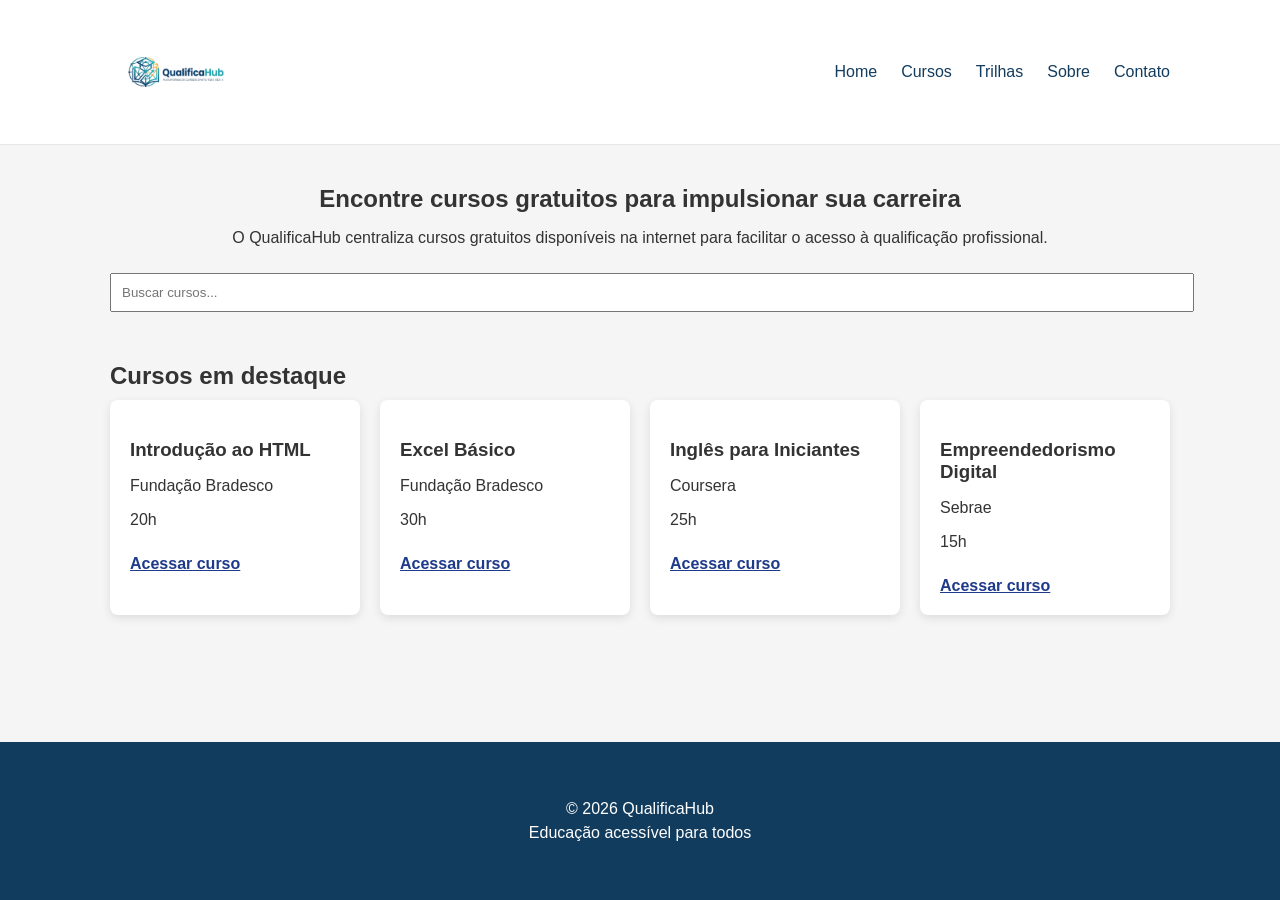
==== index.html @ 9f587d50 "chore: adiciona arquivos base e estrutura inicial do projeto" ====
<!DOCTYPE html>
<html lang="pt-BR">
  <head>
    <meta charset="UTF-8" />
    <meta name="viewport" content="width=device-width, initial-scale=1.0" />

    <title>QualificaHub | Plataforma de Cursos Gratuitos</title>

    <link rel="stylesheet" href="assets/css/main.css" />
    <link rel="stylesheet" href="assets/css/layout.css" />
    <link rel="stylesheet" href="assets/css/components.css" />
    <link rel="stylesheet" href="assets/css/responsive.css" />
  </head>

  <body>
    <div id="header"></div>

    <main class="container">
      <section class="hero">
        <h1>Encontre cursos gratuitos para impulsionar sua carreira</h1>

        <p>
          O QualificaHub centraliza cursos gratuitos disponíveis na internet
          para facilitar o acesso à qualificação profissional.
        </p>

        <input type="text" id="searchInput" placeholder="Buscar cursos..." />
      </section>

      <section>
        <h2>Cursos em destaque</h2>

        <div id="coursesContainer" class="courses-grid"></div>
      </section>
    </main>

    <div id="footer"></div>

    <script src="./assets/data/courses.js"></script>
    <script src="./assets/js/courses.js"></script>
    <script src="./assets/js/main.js"></script>
    <script src="./assets/js/search.js"></script>
  </body>
</html>
---- assets/css/main.css ----
body {
  font-family: Arial, Helvetica, sans-serif;
  margin: 0;
  background: #f5f5f5;
  color: #333;

  display: flex;
  flex-direction: column;
  min-height: 100vh;
}

main {
  flex: 1;
}

h1,
h2,
h3 {
  margin-bottom: 10px;
}

.container {
  width: 100%;
  max-width: 1100px;
  margin: 0 auto;
  padding: 20px;
  box-sizing: border-box;
}
---- assets/css/layout.css ----
.header {
  background: #ffffff;
  border-bottom: 1px solid #e5e7eb;
  padding: 16px 0;
}

.nav-container {
  display: flex;
  align-items: center;
  justify-content: space-between;
}

nav {
  display: flex;
}

.nav-menu {
  display: flex;
  align-items: center;
  gap: 24px;
  list-style: none;
  margin: 0;
  padding: 0;
}

.nav-menu li {
  display: flex;
}

.nav-menu a {
  color: #123c5e;
  text-decoration: none;
  font-weight: 500;
  padding: 6px 0;
  transition: color 0.2s ease, transform 0.15s ease;
}

.nav-menu a:hover {
  color: #0e2f47;
  transform: translateY(-1px);
}

.footer {
  background: #123c5e;
  color: #ffffff;
  text-align: center;
  padding: 32px 20px;
  margin-top: 60px;
}

.footer p {
  margin: 6px 0;
}
---- assets/css/components.css ----
.logo {
  display: flex;
  align-items: center;
  text-decoration: none;
}

.logo:hover {
  opacity: 0.85;
}

.logo-img {
  height: 72px;
  width: auto;
  display: block;
}

.hero {
  text-align: center;
  margin-bottom: 40px;
}

input,
select,
textarea {
  padding: 10px;
  margin: 10px 0;
  width: 100%;
}

button {
  padding: 10px 20px;
  background: #1e3a8a;
  color: white;
  border: none;
  cursor: pointer;
}

.filters {
  display: grid;
  grid-template-columns: repeat(auto-fit, minmax(250px, 1fr));
  gap: 16px;
  margin-bottom: 32px;
}

.filters select,
.filters input {
  margin: 0;
}

.courses-grid {
  display: grid;
  grid-template-columns: repeat(auto-fit, minmax(250px, 1fr));
  gap: 20px;
}

.course-card {
  background: white;
  padding: 20px;
  border-radius: 8px;
  box-shadow: 0 3px 10px rgba(0, 0, 0, 0.1);
}

.course-card a {
  display: inline-block;
  margin-top: 10px;
  color: #1e3a8a;
  font-weight: bold;
}

.contact-wrapper {
  display: flex;
  justify-content: center;
  margin-top: 40px;
}

.contact-form {
  width: 100%;
  max-width: 520px;
  background: #ffffff;
  padding: 32px;
  border-radius: 10px;
  box-shadow: 0 6px 18px rgba(0, 0, 0, 0.08);
}

.contact-form h2 {
  margin-bottom: 20px;
  color: #123c5e;
}

.contact-form label {
  display: block;
  margin-bottom: 6px;
  font-weight: 500;
  color: #374151;
}

.contact-form input,
.contact-form textarea {
  width: 100%;
  padding: 12px;
  border: 1px solid #d1d5db;
  border-radius: 6px;
  font-size: 14px;
  transition: border 0.2s ease, box-shadow 0.2s ease;
}

.contact-form input:focus,
.contact-form textarea:focus {
  outline: none;
  border-color: #123c5e;
  box-shadow: 0 0 0 2px rgba(18, 60, 94, 0.15);
}

.contact-form textarea {
  resize: vertical;
  min-height: 120px;
}

.contact-form button {
  margin-top: 16px;
  width: 100%;
  padding: 12px;
  background: #123c5e;
  color: #ffffff;
  border: none;
  border-radius: 6px;
  font-size: 15px;
  font-weight: 600;
  cursor: pointer;
  transition: background 0.2s ease;
}

.contact-form button:hover {
  background: #0e2f47;
}
---- assets/css/responsive.css ----
@media (max-width: 768px) {
  .logo-img {
    height: 50px;
  }

  .nav-menu {
    flex-direction: column;
    gap: 12px;
    align-items: flex-start;
  }
}
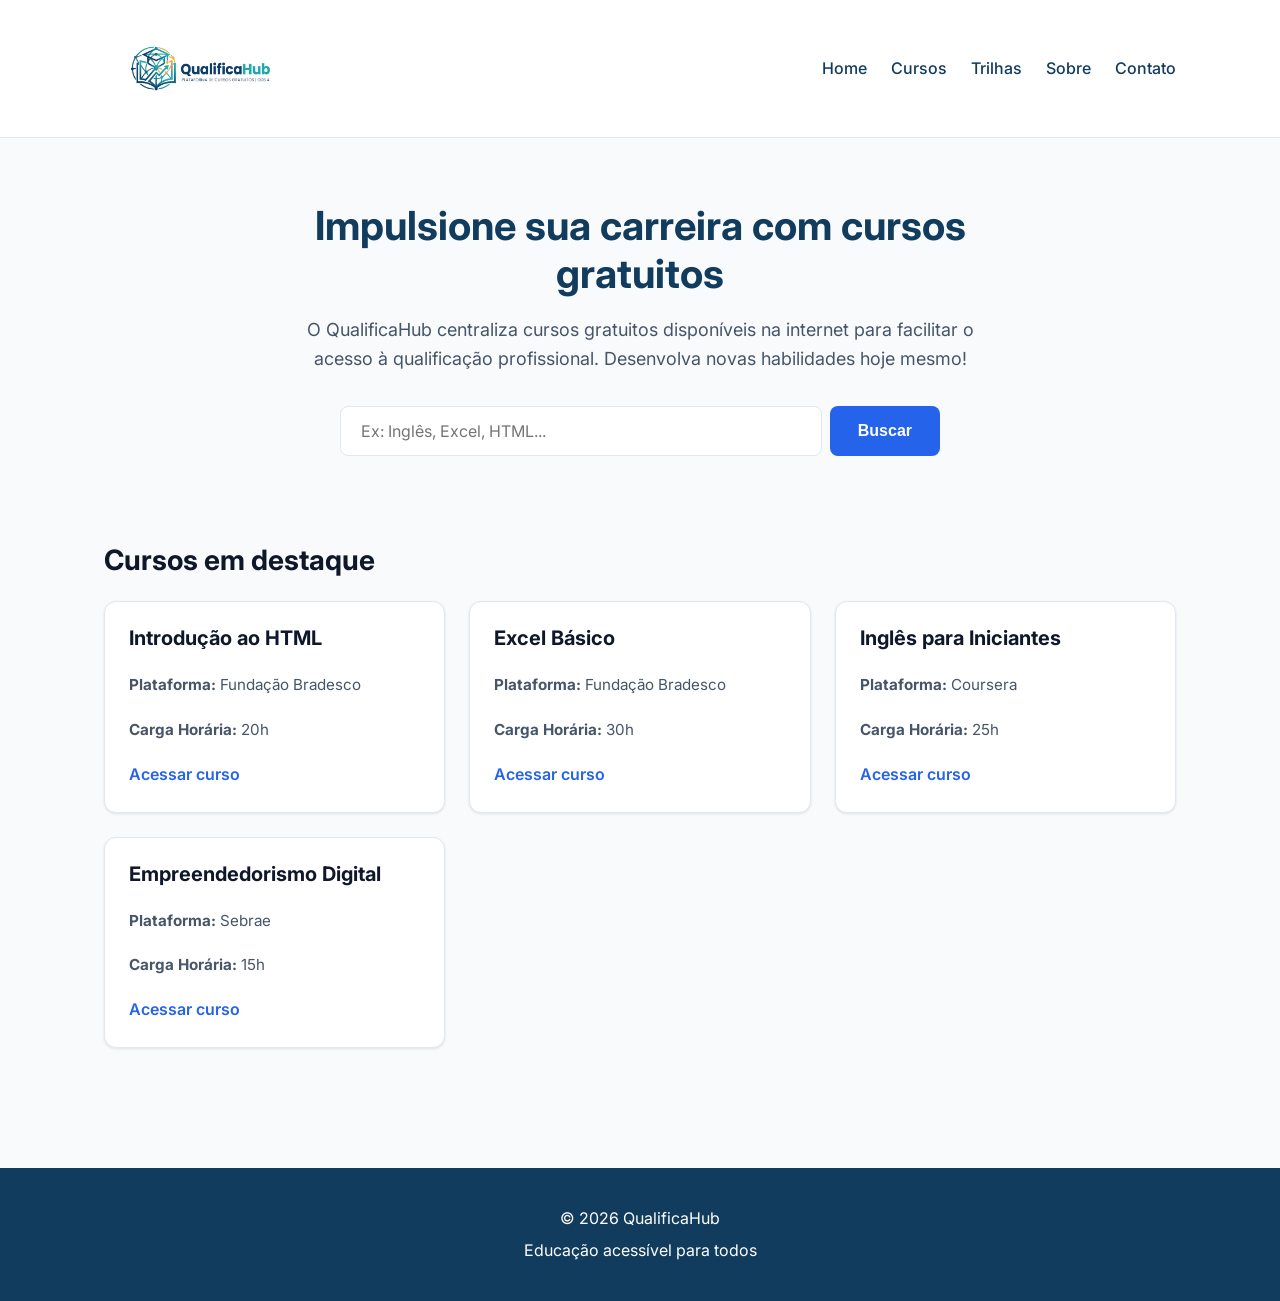
==== commit da3d8e89: "refactor: melhorar estilo da UI e usar caminhos de importação absolutos" ====
--- a/index.html
+++ b/index.html
@@ -1,44 +1,56 @@
 <!DOCTYPE html>
 <html lang="pt-BR">
-  <head>
-    <meta charset="UTF-8" />
-    <meta name="viewport" content="width=device-width, initial-scale=1.0" />
 
-    <title>QualificaHub | Plataforma de Cursos Gratuitos</title>
+<head>
+  <meta charset="UTF-8" />
+  <meta name="viewport" content="width=device-width, initial-scale=1.0" />
+  <meta name="description"
+    content="QualificaHub - Encontre cursos gratuitos no seu bairro para impulsionar sua carreira profissional." />
 
-    <link rel="stylesheet" href="assets/css/main.css" />
-    <link rel="stylesheet" href="assets/css/layout.css" />
-    <link rel="stylesheet" href="assets/css/components.css" />
-    <link rel="stylesheet" href="assets/css/responsive.css" />
-  </head>
+  <title>QualificaHub | Plataforma de Cursos Gratuitos</title>
 
-  <body>
-    <div id="header"></div>
+  <link rel="preconnect" href="https://fonts.googleapis.com">
+  <link rel="preconnect" href="https://fonts.gstatic.com" crossorigin>
+  <link href="https://fonts.googleapis.com/css2?family=Inter:wght@400;500;600;700&display=swap" rel="stylesheet">
 
-    <main class="container">
-      <section class="hero">
-        <h1>Encontre cursos gratuitos para impulsionar sua carreira</h1>
+  <link rel="stylesheet" href="assets/css/main.css" />
+  <link rel="stylesheet" href="assets/css/layout.css" />
+  <link rel="stylesheet" href="assets/css/components.css" />
+  <link rel="stylesheet" href="assets/css/responsive.css" />
+</head>
 
+<body>
+  <header id="header" class="header"></header>
+
+  <main class="container">
+    <section class="hero" aria-labelledby="hero-title">
+      <div class="hero-content">
+        <h1 id="hero-title">Impulsione sua carreira com cursos gratuitos</h1>
         <p>
           O QualificaHub centraliza cursos gratuitos disponíveis na internet
-          para facilitar o acesso à qualificação profissional.
+          para facilitar o acesso à qualificação profissional. Desenvolva novas habilidades hoje mesmo!
         </p>
 
-        <input type="text" id="searchInput" placeholder="Buscar cursos..." />
-      </section>
+        <form class="search-bar" onsubmit="event.preventDefault();" role="search">
+          <input type="search" id="searchInput" placeholder="Ex: Inglês, Excel, HTML..." aria-label="Buscar cursos" />
+          <button type="submit" aria-label="Pesquisar">Buscar</button>
+        </form>
+      </div>
+    </section>
 
-      <section>
-        <h2>Cursos em destaque</h2>
+    <section class="featured-section" aria-labelledby="featured-title">
+      <h2 id="featured-title">Cursos em destaque</h2>
+      <div id="coursesContainer" class="courses-grid">
+      </div>
+    </section>
+  </main>
 
-        <div id="coursesContainer" class="courses-grid"></div>
-      </section>
-    </main>
+  <footer id="footer" class="footer"></footer>
 
-    <div id="footer"></div>
+  <script src="./assets/data/courses.js"></script>
+  <script src="./assets/js/courses.js"></script>
+  <script src="./assets/js/main.js"></script>
+  <script src="./assets/js/search.js"></script>
+</body>
 
-    <script src="./assets/data/courses.js"></script>
-    <script src="./assets/js/courses.js"></script>
-    <script src="./assets/js/main.js"></script>
-    <script src="./assets/js/search.js"></script>
-  </body>
-</html>
+</html>
--- a/assets/css/main.css
+++ b/assets/css/main.css
@@ -1,12 +1,31 @@
+:root {
+  --color-primary: #123c5e;
+  --color-primary-hover: #0e2f47;
+  --color-action: #2563eb;
+  --color-action-hover: #1d4ed8;
+  --color-background: #f8fafc;
+  --color-surface: #ffffff;
+  --text-dark: #0f172a;
+  --text-body: #475569;
+  --text-light: #94a3b8;
+  --border-color: #e2e8f0;
+  --radius-md: 8px;
+  --radius-lg: 12px;
+  --shadow-sm: 0 1px 3px rgba(0, 0, 0, 0.1);
+  --shadow-md: 0 4px 6px -1px rgba(0, 0, 0, 0.1), 0 2px 4px -1px rgba(0, 0, 0, 0.06);
+  --shadow-hover: 0 10px 15px -3px rgba(0, 0, 0, 0.1), 0 4px 6px -2px rgba(0, 0, 0, 0.05);
+  --transition-fast: 0.2s ease;
+}
+
 body {
-  font-family: Arial, Helvetica, sans-serif;
+  font-family: 'Inter', system-ui, -apple-system, sans-serif;
   margin: 0;
-  background: #f5f5f5;
-  color: #333;
-
+  background-color: var(--color-background);
+  color: var(--text-body);
   display: flex;
   flex-direction: column;
   min-height: 100vh;
+  line-height: 1.6;
 }
 
 main {
@@ -15,14 +34,17 @@
 
 h1,
 h2,
-h3 {
-  margin-bottom: 10px;
+h3,
+h4 {
+  color: var(--text-dark);
+  line-height: 1.2;
+  margin-top: 0;
 }
 
 .container {
   width: 100%;
-  max-width: 1100px;
+  max-width: 1120px;
   margin: 0 auto;
-  padding: 20px;
+  padding: 0 24px;
   box-sizing: border-box;
-}
+}
--- a/assets/css/components.css
+++ b/assets/css/components.css
@@ -1,7 +1,27 @@
+.hero {
+  text-align: center;
+  padding: 64px 0 48px;
+  display: flex;
+  flex-direction: column;
+  align-items: center;
+}
+
+.hero-content {
+  max-width: 700px;
+}
+
+.hero h1 {
+  font-size: 2.5rem;
+  font-weight: 700;
+  margin-bottom: 16px;
+  color: var(--color-primary);
+}
+
 .logo {
   display: flex;
   align-items: center;
   text-decoration: none;
+  transition: opacity var(--transition-fast);
 }
 
 .logo:hover {
@@ -9,127 +29,121 @@
 }
 
 .logo-img {
-  height: 72px;
+  height: 105px;
   width: auto;
   display: block;
+  object-fit: contain;
 }
 
-.hero {
-  text-align: center;
-  margin-bottom: 40px;
+.hero p {
+  font-size: 1.125rem;
+  margin-bottom: 32px;
+  color: var(--text-body);
 }
 
-input,
-select,
-textarea {
-  padding: 10px;
-  margin: 10px 0;
-  width: 100%;
+.search-bar {
+  display: flex;
+  gap: 8px;
+  max-width: 600px;
+  margin: 0 auto;
 }
 
-button {
-  padding: 10px 20px;
-  background: #1e3a8a;
+.search-bar input {
+  flex: 1;
+  padding: 14px 20px;
+  border: 1px solid var(--border-color);
+  border-radius: var(--radius-md);
+  font-size: 1rem;
+  font-family: inherit;
+  transition: border var(--transition-fast), box-shadow var(--transition-fast);
+}
+
+.search-bar input:focus {
+  outline: none;
+  border-color: var(--color-action);
+  box-shadow: 0 0 0 3px rgba(37, 99, 235, 0.2);
+}
+
+.search-bar button {
+  padding: 14px 28px;
+  background-color: var(--color-action);
   color: white;
   border: none;
+  border-radius: var(--radius-md);
+  font-size: 1rem;
+  font-weight: 600;
   cursor: pointer;
+  transition: background-color var(--transition-fast);
 }
 
-.filters {
-  display: grid;
-  grid-template-columns: repeat(auto-fit, minmax(250px, 1fr));
-  gap: 16px;
-  margin-bottom: 32px;
+.search-bar button:hover {
+  background-color: var(--color-action-hover);
 }
 
-.filters select,
-.filters input {
-  margin: 0;
+.featured-section {
+  padding: 40px 0 60px;
+}
+
+.featured-section h2 {
+  font-size: 1.75rem;
+  margin-bottom: 24px;
 }
 
 .courses-grid {
   display: grid;
-  grid-template-columns: repeat(auto-fit, minmax(250px, 1fr));
-  gap: 20px;
+  grid-template-columns: repeat(auto-fill, minmax(300px, 1fr));
+  gap: 24px;
 }
 
 .course-card {
-  background: white;
-  padding: 20px;
-  border-radius: 8px;
-  box-shadow: 0 3px 10px rgba(0, 0, 0, 0.1);
+  background: var(--color-surface);
+  padding: 24px;
+  border-radius: var(--radius-lg);
+  border: 1px solid var(--border-color);
+  box-shadow: var(--shadow-sm);
+  transition: transform var(--transition-fast), box-shadow var(--transition-fast);
+  display: flex;
+  flex-direction: column;
+}
+
+.course-card:hover {
+  transform: translateY(-4px);
+  box-shadow: var(--shadow-hover);
+}
+
+.course-card h3 {
+  font-size: 1.25rem;
+  margin-bottom: 8px;
+}
+
+.course-card p {
+  color: var(--text-body);
+  font-size: 0.95rem;
+  margin-bottom: 20px;
+  flex-grow: 1;
 }
 
 .course-card a {
   display: inline-block;
-  margin-top: 10px;
-  color: #1e3a8a;
-  font-weight: bold;
+  text-decoration: none;
+  color: var(--color-action);
+  font-weight: 600;
+  align-self: flex-start;
+  transition: color var(--transition-fast);
 }
 
-.contact-wrapper {
-  display: flex;
-  justify-content: center;
-  margin-top: 40px;
+.course-card a:hover {
+  color: var(--color-action-hover);
+  text-decoration: underline;
 }
 
-.contact-form {
-  width: 100%;
-  max-width: 520px;
-  background: #ffffff;
-  padding: 32px;
-  border-radius: 10px;
-  box-shadow: 0 6px 18px rgba(0, 0, 0, 0.08);
-}
-
-.contact-form h2 {
-  margin-bottom: 20px;
-  color: #123c5e;
-}
-
-.contact-form label {
-  display: block;
-  margin-bottom: 6px;
-  font-weight: 500;
-  color: #374151;
-}
-
-.contact-form input,
-.contact-form textarea {
-  width: 100%;
-  padding: 12px;
-  border: 1px solid #d1d5db;
-  border-radius: 6px;
-  font-size: 14px;
-  transition: border 0.2s ease, box-shadow 0.2s ease;
-}
-
-.contact-form input:focus,
-.contact-form textarea:focus {
-  outline: none;
-  border-color: #123c5e;
-  box-shadow: 0 0 0 2px rgba(18, 60, 94, 0.15);
-}
-
-.contact-form textarea {
-  resize: vertical;
-  min-height: 120px;
-}
-
-.contact-form button {
-  margin-top: 16px;
-  width: 100%;
-  padding: 12px;
-  background: #123c5e;
-  color: #ffffff;
-  border: none;
-  border-radius: 6px;
-  font-size: 15px;
+.category-badge {
+  display: inline-block;
+  background: #e2e8f0;
+  color: #475569;
+  padding: 4px 8px;
+  border-radius: 4px;
+  font-size: 0.8rem;
   font-weight: 600;
-  cursor: pointer;
-  transition: background 0.2s ease;
-}
-
-.contact-form button:hover {
-  background: #0e2f47;
-}
+  margin-bottom: 12px;
+}
--- a/assets/css/responsive.css
+++ b/assets/css/responsive.css
@@ -1,11 +1,26 @@
 @media (max-width: 768px) {
-  .logo-img {
-    height: 50px;
+  .hero h1 {
+    font-size: 2rem;
+  }
+
+  .search-bar {
+    flex-direction: column;
+  }
+
+  .search-bar button {
+    width: 100%;
   }
 
   .nav-menu {
     flex-direction: column;
-    gap: 12px;
+    gap: 16px;
     align-items: flex-start;
+    width: 100%;
   }
 }
+
+@media (max-width: 480px) {
+  .courses-grid {
+    grid-template-columns: 1fr;
+  }
+}
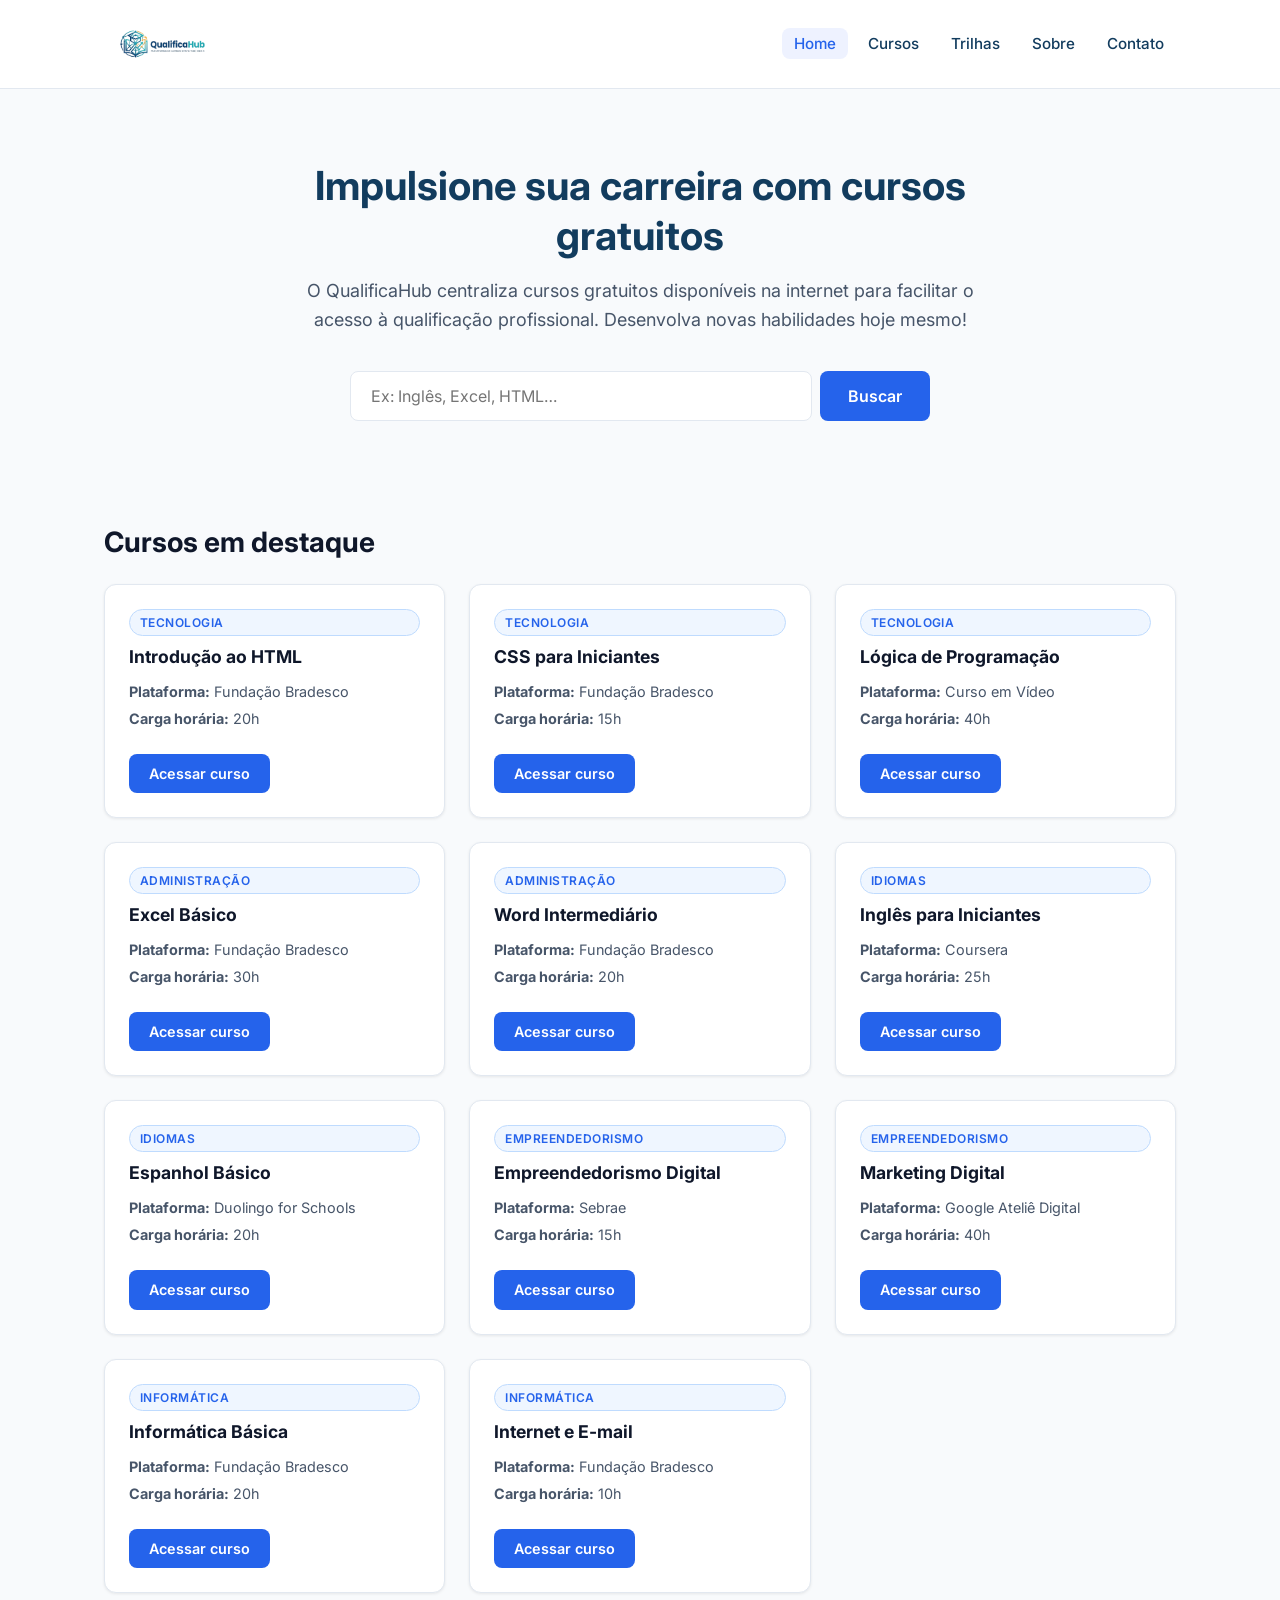
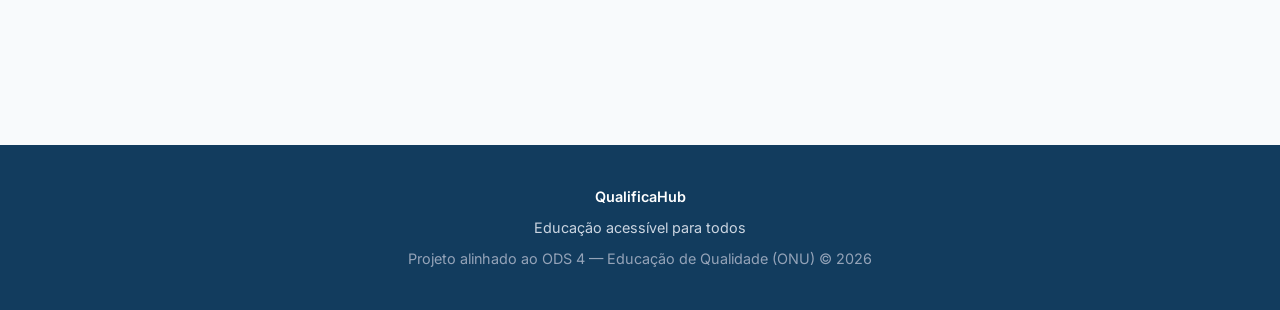
==== commit 83052389: "refactor: requirements alignment and structural reorganization" ====
--- a/index.html
+++ b/index.html
@@ -1,56 +1,79 @@
 <!DOCTYPE html>
 <html lang="pt-BR">
+  <head>
+    <meta charset="UTF-8" />
+    <meta name="viewport" content="width=device-width, initial-scale=1.0" />
+    <meta
+      name="description"
+      content="QualificaHub — Plataforma gratuita que centraliza cursos online para qualificação profissional e inclusão educacional."
+    />
 
-<head>
-  <meta charset="UTF-8" />
-  <meta name="viewport" content="width=device-width, initial-scale=1.0" />
-  <meta name="description"
-    content="QualificaHub - Encontre cursos gratuitos no seu bairro para impulsionar sua carreira profissional." />
+    <title>QualificaHub | Plataforma de Cursos Gratuitos</title>
 
-  <title>QualificaHub | Plataforma de Cursos Gratuitos</title>
+    <link rel="preconnect" href="https://fonts.googleapis.com" />
+    <link rel="preconnect" href="https://fonts.gstatic.com" crossorigin />
+    <link
+      href="https://fonts.googleapis.com/css2?family=Inter:wght@400;500;600;700&display=swap"
+      rel="stylesheet"
+    />
 
-  <link rel="preconnect" href="https://fonts.googleapis.com">
-  <link rel="preconnect" href="https://fonts.gstatic.com" crossorigin>
-  <link href="https://fonts.googleapis.com/css2?family=Inter:wght@400;500;600;700&display=swap" rel="stylesheet">
+    <link rel="stylesheet" href="/assets/css/main.css" />
+    <link rel="stylesheet" href="/assets/css/layout.css" />
+    <link rel="stylesheet" href="/assets/css/components.css" />
+    <link rel="stylesheet" href="/assets/css/responsive.css" />
+  </head>
 
-  <link rel="stylesheet" href="assets/css/main.css" />
-  <link rel="stylesheet" href="assets/css/layout.css" />
-  <link rel="stylesheet" href="assets/css/components.css" />
-  <link rel="stylesheet" href="assets/css/responsive.css" />
-</head>
+  <body>
+    <header id="header" class="header"></header>
 
-<body>
-  <header id="header" class="header"></header>
+    <main>
+      <div class="container">
+        <section class="hero" aria-labelledby="hero-title">
+          <div class="hero-content">
+            <h1 id="hero-title">
+              Impulsione sua carreira com cursos gratuitos
+            </h1>
+            <p>
+              O QualificaHub centraliza cursos gratuitos disponíveis na internet
+              para facilitar o acesso à qualificação profissional. Desenvolva
+              novas habilidades hoje mesmo!
+            </p>
 
-  <main class="container">
-    <section class="hero" aria-labelledby="hero-title">
-      <div class="hero-content">
-        <h1 id="hero-title">Impulsione sua carreira com cursos gratuitos</h1>
-        <p>
-          O QualificaHub centraliza cursos gratuitos disponíveis na internet
-          para facilitar o acesso à qualificação profissional. Desenvolva novas habilidades hoje mesmo!
-        </p>
+            <form
+              class="search-bar"
+              role="search"
+              onsubmit="event.preventDefault()"
+            >
+              <label for="searchInput" class="sr-only"
+                >Buscar cursos por nome</label
+              >
+              <input
+                type="search"
+                id="searchInput"
+                placeholder="Ex: Inglês, Excel, HTML…"
+                autocomplete="off"
+              />
+              <button type="submit">Buscar</button>
+            </form>
+          </div>
+        </section>
 
-        <form class="search-bar" onsubmit="event.preventDefault();" role="search">
-          <input type="search" id="searchInput" placeholder="Ex: Inglês, Excel, HTML..." aria-label="Buscar cursos" />
-          <button type="submit" aria-label="Pesquisar">Buscar</button>
-        </form>
+        <section class="featured-section" aria-labelledby="featured-title">
+          <h2 id="featured-title">Cursos em destaque</h2>
+          <div
+            id="coursesContainer"
+            class="courses-grid"
+            role="list"
+            aria-live="polite"
+          ></div>
+        </section>
       </div>
-    </section>
+    </main>
 
-    <section class="featured-section" aria-labelledby="featured-title">
-      <h2 id="featured-title">Cursos em destaque</h2>
-      <div id="coursesContainer" class="courses-grid">
-      </div>
-    </section>
-  </main>
+    <footer id="footer" class="footer"></footer>
 
-  <footer id="footer" class="footer"></footer>
-
-  <script src="./assets/data/courses.js"></script>
-  <script src="./assets/js/courses.js"></script>
-  <script src="./assets/js/main.js"></script>
-  <script src="./assets/js/search.js"></script>
-</body>
-
-</html>+    <script src="/assets/js/data.js"></script>
+    <script src="/assets/js/courses.js"></script>
+    <script src="/assets/js/main.js"></script>
+  </body>
+</html>
--- a/assets/css/main.css
+++ b/assets/css/main.css
@@ -1,24 +1,45 @@
+/* ============================================================
+   main.css — Variáveis, reset e tipografia base
+   ============================================================ */
+
 :root {
+  /* Paleta */
   --color-primary: #123c5e;
   --color-primary-hover: #0e2f47;
   --color-action: #2563eb;
   --color-action-hover: #1d4ed8;
   --color-background: #f8fafc;
   --color-surface: #ffffff;
+
+  /* Texto */
   --text-dark: #0f172a;
   --text-body: #475569;
   --text-light: #94a3b8;
+
+  /* Bordas e sombras */
   --border-color: #e2e8f0;
+  --radius-sm: 4px;
   --radius-md: 8px;
   --radius-lg: 12px;
-  --shadow-sm: 0 1px 3px rgba(0, 0, 0, 0.1);
-  --shadow-md: 0 4px 6px -1px rgba(0, 0, 0, 0.1), 0 2px 4px -1px rgba(0, 0, 0, 0.06);
-  --shadow-hover: 0 10px 15px -3px rgba(0, 0, 0, 0.1), 0 4px 6px -2px rgba(0, 0, 0, 0.05);
+  --shadow-sm: 0 1px 3px rgba(0, 0, 0, 0.08);
+  --shadow-md: 0 4px 6px -1px rgba(0, 0, 0, 0.1),
+    0 2px 4px -1px rgba(0, 0, 0, 0.06);
+  --shadow-hover: 0 10px 15px -3px rgba(0, 0, 0, 0.1),
+    0 4px 6px -2px rgba(0, 0, 0, 0.05);
+
+  /* Animações */
   --transition-fast: 0.2s ease;
 }
 
+/* Reset mínimo */
+*,
+*::before,
+*::after {
+  box-sizing: border-box;
+}
+
 body {
-  font-family: 'Inter', system-ui, -apple-system, sans-serif;
+  font-family: "Inter", system-ui, -apple-system, sans-serif;
   margin: 0;
   background-color: var(--color-background);
   color: var(--text-body);
@@ -37,14 +58,41 @@
 h3,
 h4 {
   color: var(--text-dark);
-  line-height: 1.2;
+  line-height: 1.25;
   margin-top: 0;
 }
 
+p {
+  margin-top: 0;
+}
+
+a {
+  color: var(--color-action);
+}
+
+img {
+  max-width: 100%;
+  height: auto;
+  display: block;
+}
+
+/* Visualmente oculto, mas acessível para leitores de tela */
+.sr-only {
+  position: absolute;
+  width: 1px;
+  height: 1px;
+  padding: 0;
+  margin: -1px;
+  overflow: hidden;
+  clip: rect(0, 0, 0, 0);
+  white-space: nowrap;
+  border: 0;
+}
+
+/* Utilitário de container */
 .container {
   width: 100%;
   max-width: 1120px;
   margin: 0 auto;
   padding: 0 24px;
-  box-sizing: border-box;
-}+}
--- a/assets/css/layout.css
+++ b/assets/css/layout.css
@@ -1,53 +1,120 @@
+/* ============================================================
+   layout.css — Header, navegação e footer
+   ============================================================ */
+
+/* ---------- Header ---------- */
 .header {
-  background: #ffffff;
-  border-bottom: 1px solid #e5e7eb;
-  padding: 16px 0;
+  background: var(--color-surface);
+  border-bottom: 1px solid var(--border-color);
+  padding: 12px 0;
+  position: sticky;
+  top: 0;
+  z-index: 100;
 }
 
 .nav-container {
   display: flex;
   align-items: center;
   justify-content: space-between;
+  gap: 16px;
 }
 
-nav {
+/* ---------- Logo ---------- */
+.logo {
   display: flex;
+  align-items: center;
+  text-decoration: none;
+  transition: opacity var(--transition-fast);
+  flex-shrink: 0;
 }
 
+.logo:hover {
+  opacity: 0.85;
+}
+
+.logo-img {
+  height: 64px;
+  width: auto;
+  object-fit: contain;
+}
+
+/* ---------- Navegação ---------- */
 .nav-menu {
   display: flex;
   align-items: center;
-  gap: 24px;
+  gap: 8px;
   list-style: none;
   margin: 0;
   padding: 0;
 }
 
-.nav-menu li {
-  display: flex;
+.nav-menu a {
+  color: var(--color-primary);
+  text-decoration: none;
+  font-weight: 500;
+  font-size: 0.95rem;
+  padding: 6px 12px;
+  border-radius: var(--radius-md);
+  transition: background-color var(--transition-fast),
+    color var(--transition-fast);
 }
 
-.nav-menu a {
-  color: #123c5e;
-  text-decoration: none;
-  font-weight: 500;
-  padding: 6px 0;
-  transition: color 0.2s ease, transform 0.15s ease;
+.nav-menu a:hover,
+.nav-menu a[aria-current="page"] {
+  background-color: #eef2ff;
+  color: var(--color-action);
 }
 
-.nav-menu a:hover {
-  color: #0e2f47;
-  transform: translateY(-1px);
+/* Botão hambúrguer — oculto no desktop */
+.nav-toggle {
+  display: none;
+  background: none;
+  border: none;
+  cursor: pointer;
+  padding: 8px;
+  color: var(--color-primary);
+  border-radius: var(--radius-md);
+  transition: background-color var(--transition-fast);
 }
 
+.nav-toggle:hover {
+  background-color: #eef2ff;
+}
+
+.nav-toggle svg {
+  display: block;
+}
+
+/* ---------- Footer ---------- */
 .footer {
-  background: #123c5e;
+  background: var(--color-primary);
+  color: #cbd5e1;
+  padding: 40px 0;
+  margin-top: 80px;
+}
+
+.footer-inner {
+  display: flex;
+  flex-direction: column;
+  align-items: center;
+  gap: 8px;
+  text-align: center;
+}
+
+.footer-title {
   color: #ffffff;
-  text-align: center;
-  padding: 32px 20px;
-  margin-top: 60px;
+  font-size: 1.1rem;
+  font-weight: 600;
+  margin: 0 0 4px;
 }
 
 .footer p {
-  margin: 6px 0;
+  margin: 0;
+  font-size: 0.9rem;
 }
+
+.footer-ods {
+  margin-top: 12px;
+  font-size: 0.82rem;
+  color: #94a3b8;
+}
--- a/assets/css/components.css
+++ b/assets/css/components.css
@@ -1,78 +1,69 @@
+/* ============================================================
+   components.css — Componentes reutilizáveis
+   ============================================================ */
+
+/* ---------- Hero ---------- */
 .hero {
   text-align: center;
-  padding: 64px 0 48px;
-  display: flex;
-  flex-direction: column;
-  align-items: center;
+  padding: 72px 0 56px;
 }
 
 .hero-content {
-  max-width: 700px;
+  max-width: 680px;
+  margin: 0 auto;
 }
 
 .hero h1 {
   font-size: 2.5rem;
   font-weight: 700;
+  color: var(--color-primary);
   margin-bottom: 16px;
-  color: var(--color-primary);
-}
-
-.logo {
-  display: flex;
-  align-items: center;
-  text-decoration: none;
-  transition: opacity var(--transition-fast);
-}
-
-.logo:hover {
-  opacity: 0.85;
-}
-
-.logo-img {
-  height: 105px;
-  width: auto;
-  display: block;
-  object-fit: contain;
 }
 
 .hero p {
   font-size: 1.125rem;
-  margin-bottom: 32px;
   color: var(--text-body);
-}
-
+  margin-bottom: 36px;
+}
+
+/* ---------- Barra de busca ---------- */
 .search-bar {
   display: flex;
   gap: 8px;
-  max-width: 600px;
+  max-width: 580px;
   margin: 0 auto;
 }
 
-.search-bar input {
+.search-bar input[type="search"] {
   flex: 1;
   padding: 14px 20px;
   border: 1px solid var(--border-color);
   border-radius: var(--radius-md);
   font-size: 1rem;
   font-family: inherit;
-  transition: border var(--transition-fast), box-shadow var(--transition-fast);
-}
-
-.search-bar input:focus {
+  background: var(--color-surface);
+  color: var(--text-dark);
+  transition: border-color var(--transition-fast),
+    box-shadow var(--transition-fast);
+}
+
+.search-bar input[type="search"]:focus {
   outline: none;
   border-color: var(--color-action);
-  box-shadow: 0 0 0 3px rgba(37, 99, 235, 0.2);
+  box-shadow: 0 0 0 3px rgba(37, 99, 235, 0.18);
 }
 
 .search-bar button {
   padding: 14px 28px;
   background-color: var(--color-action);
-  color: white;
+  color: #ffffff;
   border: none;
   border-radius: var(--radius-md);
   font-size: 1rem;
   font-weight: 600;
+  font-family: inherit;
   cursor: pointer;
+  white-space: nowrap;
   transition: background-color var(--transition-fast);
 }
 
@@ -80,30 +71,110 @@
   background-color: var(--color-action-hover);
 }
 
+/* ---------- Seção de destaques / listagem ---------- */
+.section-header {
+  display: flex;
+  align-items: baseline;
+  justify-content: space-between;
+  margin-bottom: 24px;
+  flex-wrap: wrap;
+  gap: 12px;
+}
+
+.section-header h2 {
+  font-size: 1.75rem;
+  margin: 0;
+}
+
 .featured-section {
-  padding: 40px 0 60px;
-}
-
-.featured-section h2 {
+  padding: 48px 0 72px;
+}
+
+.featured-section > h2 {
   font-size: 1.75rem;
   margin-bottom: 24px;
 }
 
+/* ---------- Filtros (página Cursos) ---------- */
+.filters {
+  display: flex;
+  align-items: center;
+  gap: 12px;
+  flex-wrap: wrap;
+  margin-bottom: 32px;
+  padding: 20px 24px;
+  background: var(--color-surface);
+  border: 1px solid var(--border-color);
+  border-radius: var(--radius-lg);
+}
+
+.filters label {
+  font-weight: 500;
+  font-size: 0.9rem;
+  color: var(--text-dark);
+  white-space: nowrap;
+}
+
+.filters .search-input {
+  flex: 1;
+  min-width: 180px;
+  padding: 10px 16px;
+  border: 1px solid var(--border-color);
+  border-radius: var(--radius-md);
+  font-size: 0.95rem;
+  font-family: inherit;
+  background: var(--color-background);
+  color: var(--text-dark);
+  transition: border-color var(--transition-fast),
+    box-shadow var(--transition-fast);
+}
+
+.filters .search-input:focus {
+  outline: none;
+  border-color: var(--color-action);
+  box-shadow: 0 0 0 3px rgba(37, 99, 235, 0.18);
+}
+
+.filters select {
+  padding: 10px 36px 10px 14px;
+  border: 1px solid var(--border-color);
+  border-radius: var(--radius-md);
+  font-size: 0.95rem;
+  font-family: inherit;
+  background: var(--color-background);
+  color: var(--text-dark);
+  appearance: none;
+  background-image: url("data:image/svg+xml,%3Csvg xmlns='http://www.w3.org/2000/svg' width='12' height='8' viewBox='0 0 12 8'%3E%3Cpath d='M1 1l5 5 5-5' stroke='%23475569' stroke-width='1.5' fill='none' stroke-linecap='round'/%3E%3C/svg%3E");
+  background-repeat: no-repeat;
+  background-position: right 14px center;
+  cursor: pointer;
+  transition: border-color var(--transition-fast);
+}
+
+.filters select:focus {
+  outline: none;
+  border-color: var(--color-action);
+  box-shadow: 0 0 0 3px rgba(37, 99, 235, 0.18);
+}
+
+/* ---------- Grade de cursos ---------- */
 .courses-grid {
   display: grid;
-  grid-template-columns: repeat(auto-fill, minmax(300px, 1fr));
+  grid-template-columns: repeat(auto-fill, minmax(280px, 1fr));
   gap: 24px;
 }
 
+/* ---------- Card de curso ---------- */
 .course-card {
   background: var(--color-surface);
   padding: 24px;
   border-radius: var(--radius-lg);
   border: 1px solid var(--border-color);
   box-shadow: var(--shadow-sm);
-  transition: transform var(--transition-fast), box-shadow var(--transition-fast);
   display: flex;
   flex-direction: column;
+  transition: transform var(--transition-fast),
+    box-shadow var(--transition-fast);
 }
 
 .course-card:hover {
@@ -112,38 +183,318 @@
 }
 
 .course-card h3 {
-  font-size: 1.25rem;
-  margin-bottom: 8px;
-}
-
-.course-card p {
+  font-size: 1.1rem;
+  margin-bottom: 12px;
+}
+
+.course-details {
+  flex: 1;
+  margin-bottom: 20px;
+}
+
+.course-details p {
+  font-size: 0.9rem;
   color: var(--text-body);
-  font-size: 0.95rem;
-  margin-bottom: 20px;
-  flex-grow: 1;
+  margin-bottom: 4px;
 }
 
 .course-card a {
   display: inline-block;
+  padding: 8px 20px;
+  background-color: var(--color-action);
+  color: #ffffff;
   text-decoration: none;
-  color: var(--color-action);
+  border-radius: var(--radius-md);
+  font-size: 0.9rem;
   font-weight: 600;
   align-self: flex-start;
-  transition: color var(--transition-fast);
+  transition: background-color var(--transition-fast);
 }
 
 .course-card a:hover {
-  color: var(--color-action-hover);
-  text-decoration: underline;
-}
-
+  background-color: var(--color-action-hover);
+}
+
+/* Badge de categoria */
 .category-badge {
   display: inline-block;
-  background: #e2e8f0;
-  color: #475569;
-  padding: 4px 8px;
-  border-radius: 4px;
+  background: #eff6ff;
+  color: var(--color-action);
+  border: 1px solid #bfdbfe;
+  padding: 3px 10px;
+  border-radius: 20px;
+  font-size: 0.75rem;
+  font-weight: 600;
+  margin-bottom: 10px;
+  text-transform: uppercase;
+  letter-spacing: 0.04em;
+}
+
+/* Estado vazio */
+.empty-state {
+  grid-column: 1 / -1;
+  text-align: center;
+  padding: 48px 24px;
+  color: var(--text-light);
+  font-size: 1rem;
+}
+
+/* ---------- Trilhas de aprendizagem ---------- */
+.trails-grid {
+  display: grid;
+  grid-template-columns: repeat(auto-fill, minmax(480px, 1fr));
+  gap: 28px;
+  padding-bottom: 72px;
+}
+
+.trail-card {
+  background: var(--color-surface);
+  border: 1px solid var(--border-color);
+  border-radius: var(--radius-lg);
+  box-shadow: var(--shadow-sm);
+  overflow: hidden;
+}
+
+.trail-header {
+  padding: 24px 24px 16px;
+  border-bottom: 1px solid var(--border-color);
+  background: #f0f7ff;
+}
+
+.trail-header h2 {
+  font-size: 1.2rem;
+  margin-bottom: 6px;
+  color: var(--color-primary);
+}
+
+.trail-description {
+  font-size: 0.9rem;
+  color: var(--text-body);
+  margin: 0;
+}
+
+.trail-list {
+  list-style: none;
+  margin: 0;
+  padding: 0;
+  counter-reset: trail-counter;
+}
+
+.trail-list li {
+  counter-increment: trail-counter;
+  border-bottom: 1px solid var(--border-color);
+}
+
+.trail-list li:last-child {
+  border-bottom: none;
+}
+
+.trail-course {
+  display: flex;
+  align-items: center;
+  justify-content: space-between;
+  gap: 12px;
+  padding: 14px 24px;
+}
+
+.trail-course::before {
+  content: counter(trail-counter);
+  display: flex;
+  align-items: center;
+  justify-content: center;
+  width: 26px;
+  height: 26px;
+  background: var(--color-action);
+  color: #ffffff;
+  border-radius: 50%;
+  font-size: 0.75rem;
+  font-weight: 700;
+  flex-shrink: 0;
+}
+
+.trail-course-info {
+  flex: 1;
+  display: flex;
+  flex-direction: column;
+  gap: 2px;
+}
+
+.trail-course-name {
+  font-size: 0.95rem;
+  font-weight: 500;
+  color: var(--text-dark);
+}
+
+.trail-course-meta {
   font-size: 0.8rem;
+  color: var(--text-light);
+}
+
+.trail-course a {
+  padding: 6px 16px;
+  background-color: transparent;
+  color: var(--color-action);
+  border: 1px solid var(--color-action);
+  border-radius: var(--radius-md);
+  font-size: 0.82rem;
   font-weight: 600;
-  margin-bottom: 12px;
-}+  text-decoration: none;
+  white-space: nowrap;
+  transition: background-color var(--transition-fast),
+    color var(--transition-fast);
+}
+
+.trail-course a:hover {
+  background-color: var(--color-action);
+  color: #ffffff;
+}
+
+.trail-empty {
+  padding: 20px 24px;
+  font-size: 0.9rem;
+  color: var(--text-light);
+  margin: 0;
+}
+
+/* ---------- Sobre ---------- */
+.about-section {
+  max-width: 720px;
+  padding: 56px 0 80px;
+}
+
+.about-section h1 {
+  font-size: 2rem;
+  color: var(--color-primary);
+  margin-bottom: 24px;
+}
+
+.about-section p {
+  font-size: 1.05rem;
+  line-height: 1.8;
+  margin-bottom: 16px;
+}
+
+.ods-highlight {
+  display: inline-flex;
+  align-items: center;
+  gap: 10px;
+  background: #eff6ff;
+  border: 1px solid #bfdbfe;
+  border-radius: var(--radius-md);
+  padding: 12px 20px;
+  font-size: 0.95rem;
+  color: var(--color-primary);
+  font-weight: 500;
+  margin-top: 8px;
+}
+
+/* ---------- Contato ---------- */
+.contact-section {
+  padding: 56px 0 80px;
+  max-width: 600px;
+}
+
+.contact-section h1 {
+  font-size: 2rem;
+  color: var(--color-primary);
+  margin-bottom: 8px;
+}
+
+.contact-section .subtitle {
+  color: var(--text-body);
+  margin-bottom: 40px;
+}
+
+.contact-form {
+  display: flex;
+  flex-direction: column;
+  gap: 20px;
+}
+
+.form-group {
+  display: flex;
+  flex-direction: column;
+  gap: 6px;
+}
+
+.form-group label {
+  font-size: 0.9rem;
+  font-weight: 500;
+  color: var(--text-dark);
+}
+
+.form-group input,
+.form-group textarea,
+.form-group select {
+  padding: 12px 16px;
+  border: 1px solid var(--border-color);
+  border-radius: var(--radius-md);
+  font-size: 1rem;
+  font-family: inherit;
+  color: var(--text-dark);
+  background: var(--color-surface);
+  transition: border-color var(--transition-fast),
+    box-shadow var(--transition-fast);
+}
+
+.form-group input:focus,
+.form-group textarea:focus,
+.form-group select:focus {
+  outline: none;
+  border-color: var(--color-action);
+  box-shadow: 0 0 0 3px rgba(37, 99, 235, 0.18);
+}
+
+.form-group textarea {
+  resize: vertical;
+  min-height: 140px;
+}
+
+.btn-submit {
+  align-self: flex-start;
+  padding: 14px 36px;
+  background-color: var(--color-action);
+  color: #ffffff;
+  border: none;
+  border-radius: var(--radius-md);
+  font-size: 1rem;
+  font-weight: 600;
+  font-family: inherit;
+  cursor: pointer;
+  transition: background-color var(--transition-fast);
+}
+
+.btn-submit:hover {
+  background-color: var(--color-action-hover);
+}
+
+.form-success {
+  display: none;
+  padding: 16px 20px;
+  background: #f0fdf4;
+  border: 1px solid #86efac;
+  border-radius: var(--radius-md);
+  color: #166534;
+  font-weight: 500;
+}
+
+.form-success.visible {
+  display: block;
+}
+
+/* ---------- Page title header ---------- */
+.page-title {
+  padding: 40px 0 32px;
+}
+
+.page-title h1 {
+  font-size: 2rem;
+  color: var(--color-primary);
+  margin-bottom: 8px;
+}
+
+.page-title p {
+  color: var(--text-body);
+  font-size: 1rem;
+  margin: 0;
+}
--- a/assets/css/responsive.css
+++ b/assets/css/responsive.css
@@ -1,8 +1,26 @@
+/* ============================================================
+   responsive.css — Media queries
+   ============================================================ */
+
+/* ---------- Tablet (≤ 900px) ---------- */
+@media (max-width: 900px) {
+  .trails-grid {
+    grid-template-columns: 1fr;
+  }
+}
+
+/* ---------- Mobile (≤ 768px) ---------- */
 @media (max-width: 768px) {
-  .hero h1 {
-    font-size: 2rem;
+  /* Hero */
+  .hero {
+    padding: 48px 0 40px;
   }
 
+  .hero h1 {
+    font-size: 1.9rem;
+  }
+
+  /* Busca na hero */
   .search-bar {
     flex-direction: column;
   }
@@ -11,16 +29,91 @@
     width: 100%;
   }
 
+  /* Filtros */
+  .filters {
+    flex-direction: column;
+    align-items: stretch;
+  }
+
+  .filters .search-input,
+  .filters select {
+    width: 100%;
+  }
+
+  /* Navegação mobile */
+  .nav-toggle {
+    display: flex;
+    align-items: center;
+    justify-content: center;
+  }
+
   .nav-menu {
+    display: none;
+    position: absolute;
+    top: 100%;
+    left: 0;
+    right: 0;
     flex-direction: column;
-    gap: 16px;
-    align-items: flex-start;
-    width: 100%;
+    align-items: stretch;
+    background: var(--color-surface);
+    border-bottom: 1px solid var(--border-color);
+    padding: 12px 24px 20px;
+    gap: 4px;
+    box-shadow: var(--shadow-md);
+  }
+
+  .nav-menu.nav-menu--open {
+    display: flex;
+  }
+
+  .nav-menu a {
+    padding: 10px 12px;
+  }
+
+  /* Garante que o header seja o contexto de posicionamento */
+  .header {
+    position: sticky;
+  }
+
+  nav {
+    position: static;
+  }
+
+  .header .nav-container {
+    position: relative;
+  }
+
+  /* Seção de conteúdo */
+  .featured-section {
+    padding: 32px 0 48px;
+  }
+
+  .page-title {
+    padding: 28px 0 20px;
+  }
+
+  /* Sobre */
+  .about-section h1,
+  .contact-section h1 {
+    font-size: 1.6rem;
   }
 }
 
+/* ---------- Mobile pequeno (≤ 480px) ---------- */
 @media (max-width: 480px) {
   .courses-grid {
     grid-template-columns: 1fr;
   }
-}+
+  .container {
+    padding: 0 16px;
+  }
+
+  .hero h1 {
+    font-size: 1.6rem;
+  }
+
+  .hero p {
+    font-size: 1rem;
+  }
+}
